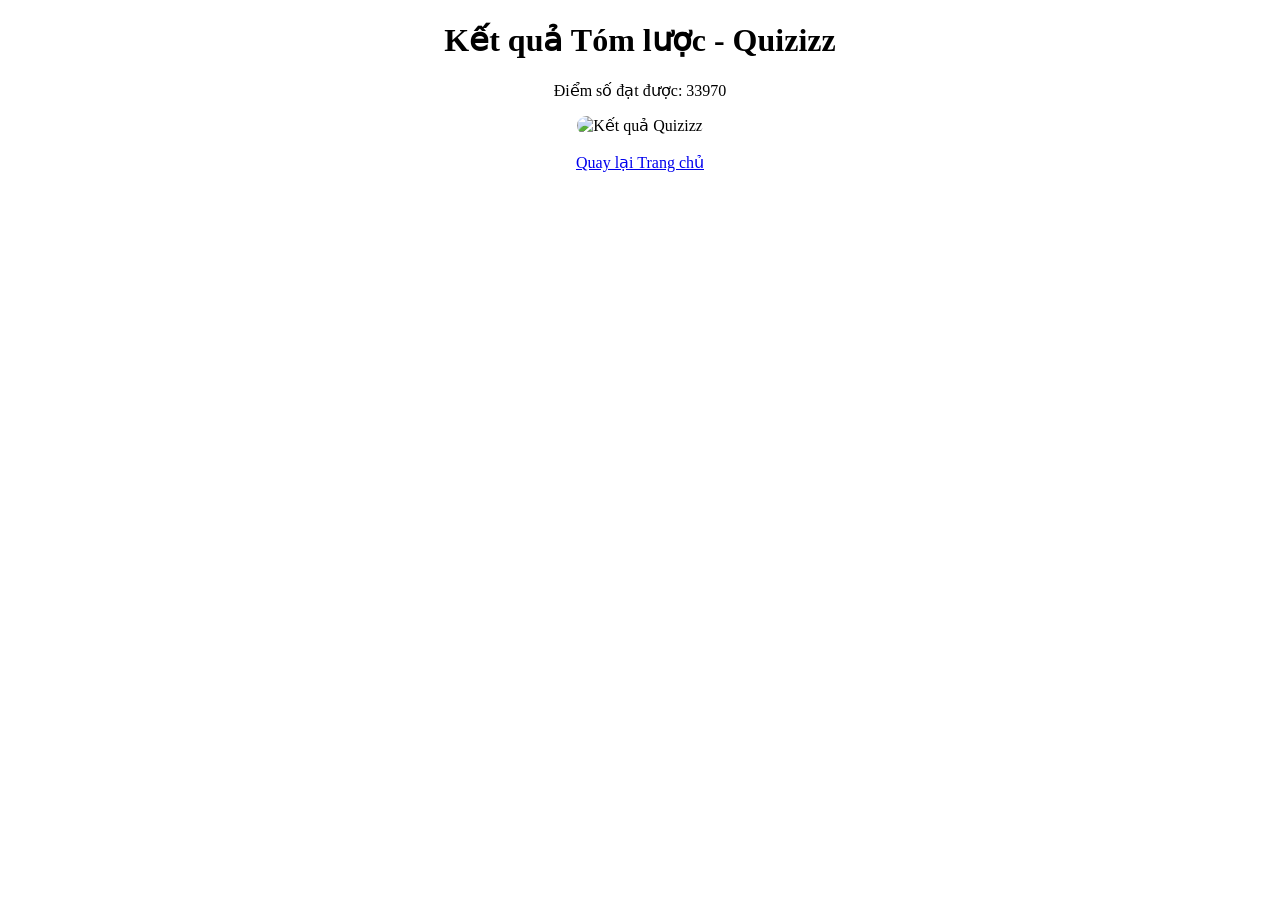
==== bai18.html @ 19b6c731 "Add files via upload" ====
<!DOCTYPE html>
<html lang="vi">
<head>
    <meta charset="UTF-8">
    <title>Kết quả Bài tập 18 - Quizizz</title>
    <link rel="stylesheet" href="css/style.css">
</head>
<body>
    <main style="text-align: center;">
        <h1>Kết quả Tóm lược - Quizizz</h1>
        <p>Điểm số đạt được: 33970</p>
        <img src="images/ketqua_quiz.jpg" alt="Kết quả Quizizz" style="max-width: 100%; border-radius: 10px;">
        <br><br>
        <a href="index.html">Quay lại Trang chủ</a>
    </main>
</body>
</html>
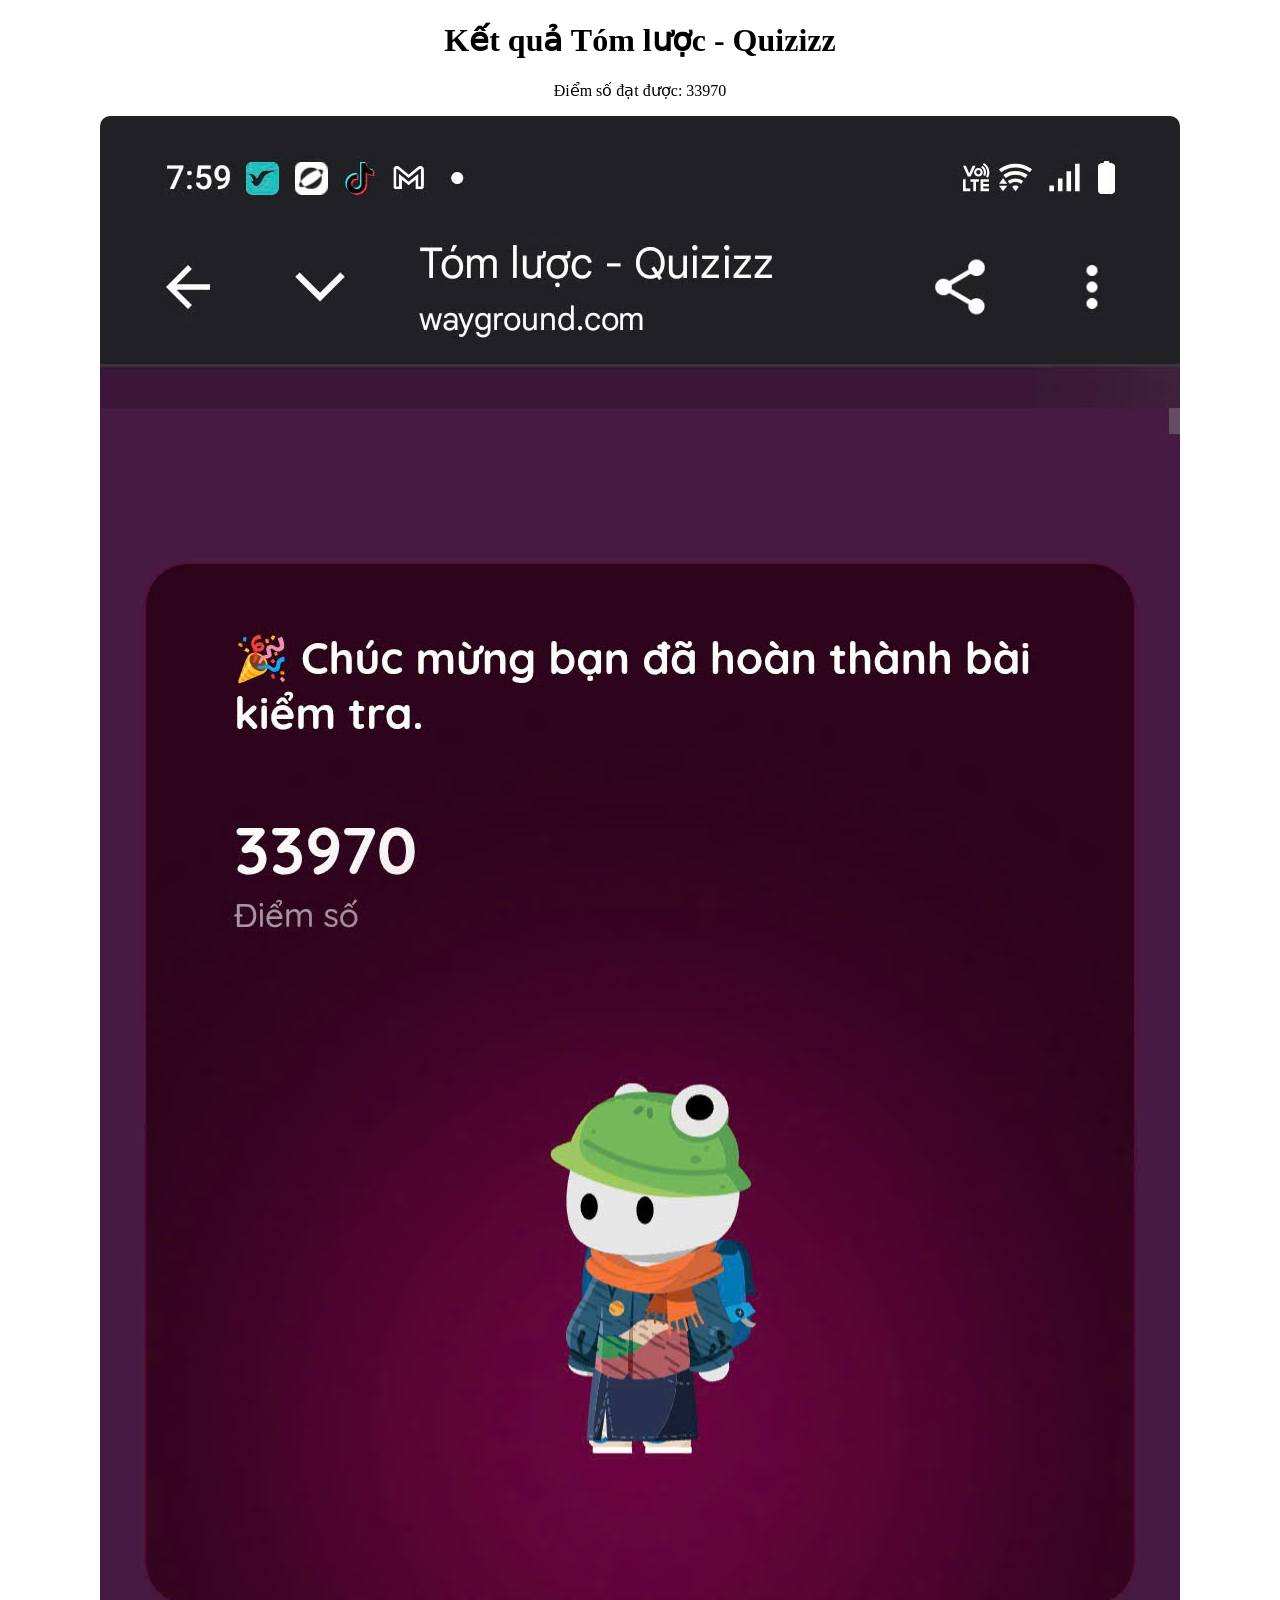
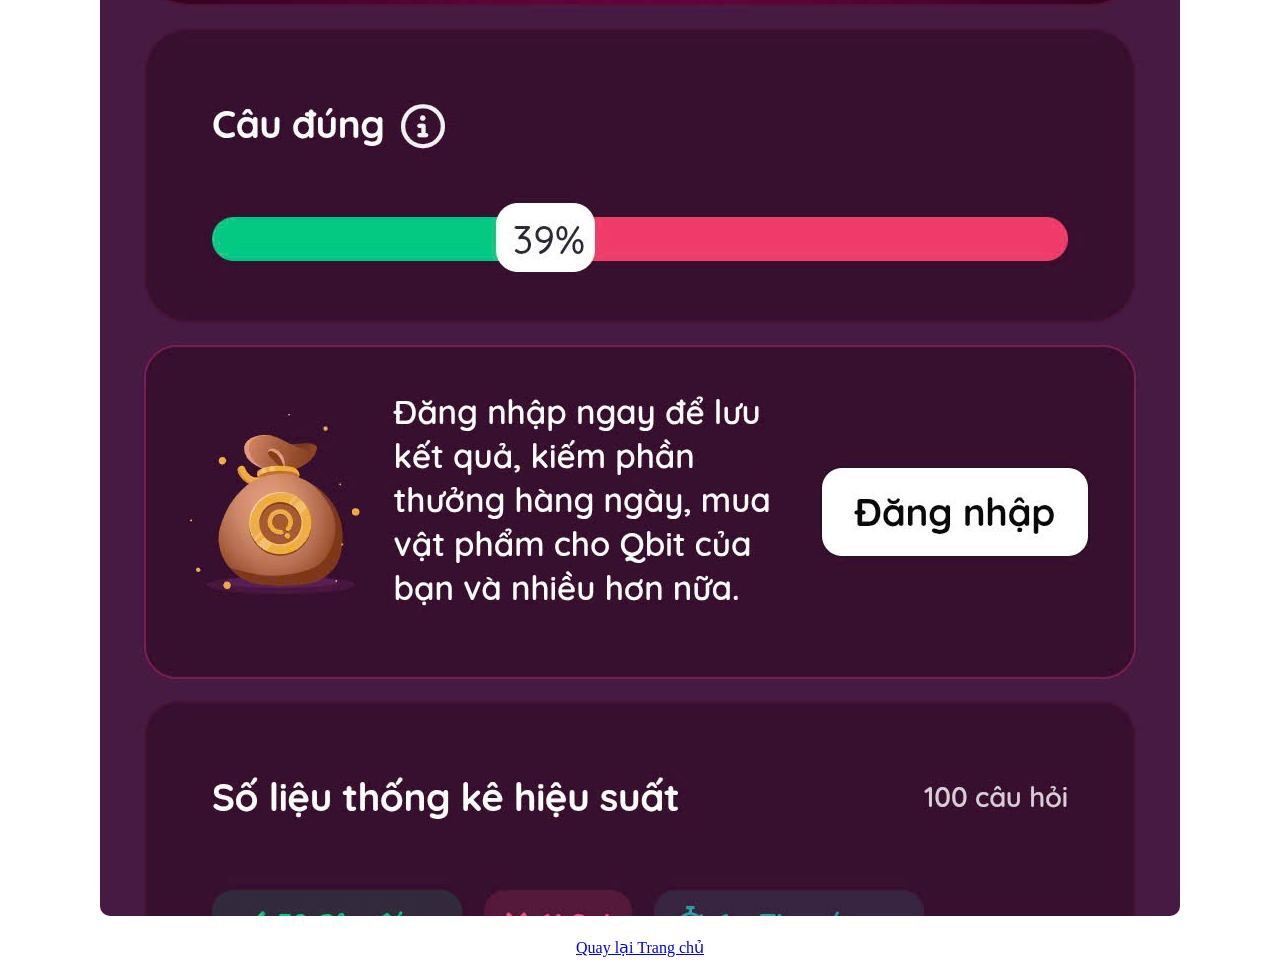
==== commit a2c7b4c4: "Update bai18.html" ====
--- a/bai18.html
+++ b/bai18.html
@@ -3,15 +3,15 @@
 <head>
     <meta charset="UTF-8">
     <title>Kết quả Bài tập 18 - Quizizz</title>
-    <link rel="stylesheet" href="css/style.css">
+    
 </head>
 <body>
     <main style="text-align: center;">
         <h1>Kết quả Tóm lược - Quizizz</h1>
         <p>Điểm số đạt được: 33970</p>
-        <img src="images/ketqua_quiz.jpg" alt="Kết quả Quizizz" style="max-width: 100%; border-radius: 10px;">
+        <img src="bai18.jpg" alt="Kết quả Quizizz" style="max-width: 100%; border-radius: 10px;">
         <br><br>
         <a href="index.html">Quay lại Trang chủ</a>
     </main>
 </body>
-</html>+</html>
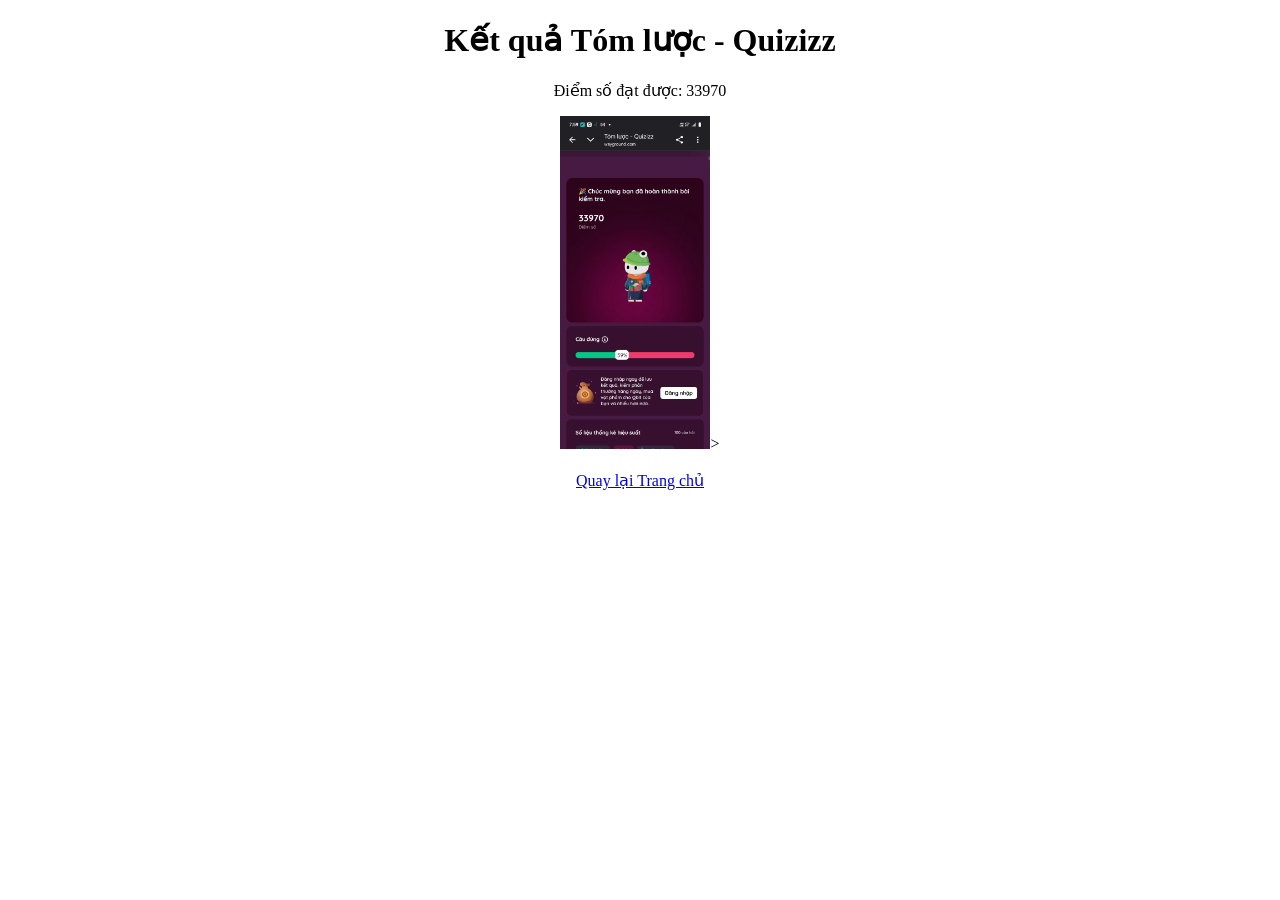
==== commit c266d699: "Update bai18.html" ====
--- a/bai18.html
+++ b/bai18.html
@@ -9,7 +9,7 @@
     <main style="text-align: center;">
         <h1>Kết quả Tóm lược - Quizizz</h1>
         <p>Điểm số đạt được: 33970</p>
-        <img src="bai18.jpg" alt="Kết quả Quizizz" style="max-width: 100%; border-radius: 10px;">
+        <img src="bai18.jpg" width="150">>
         <br><br>
         <a href="index.html">Quay lại Trang chủ</a>
     </main>
